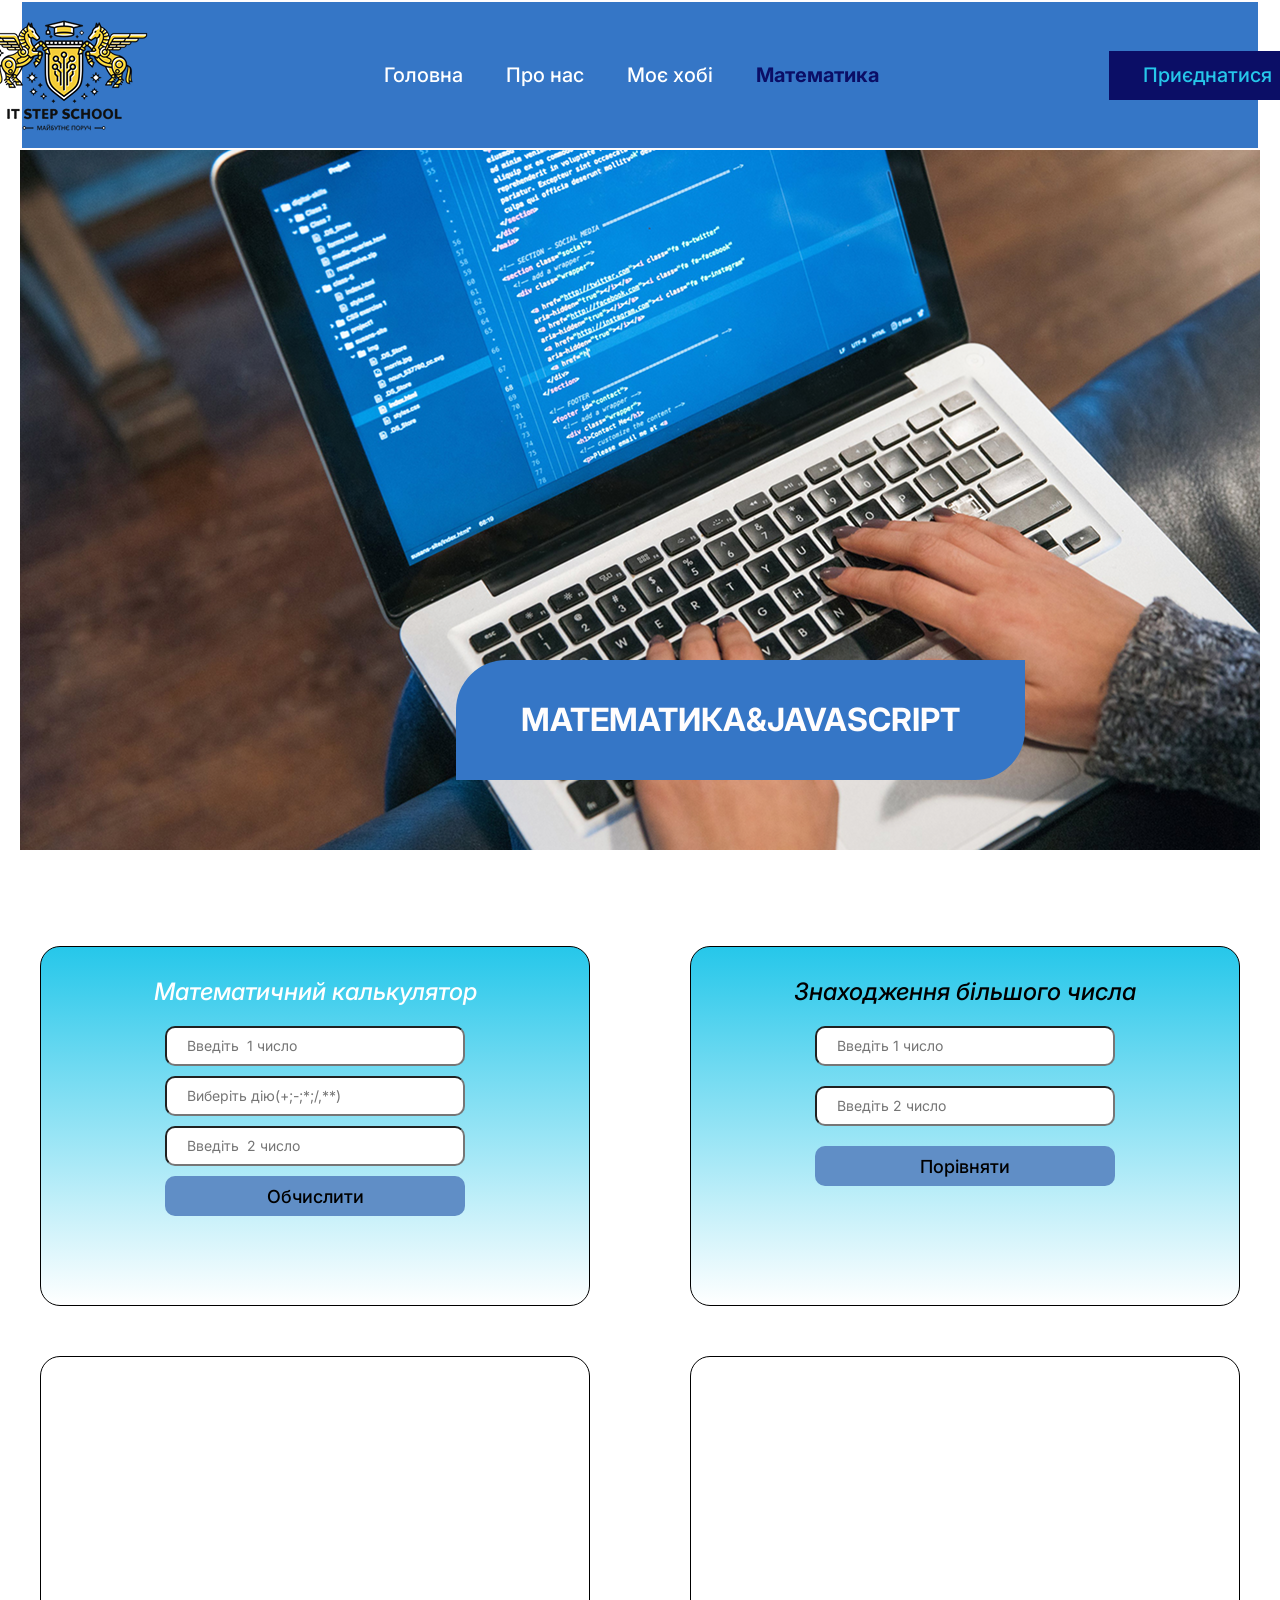
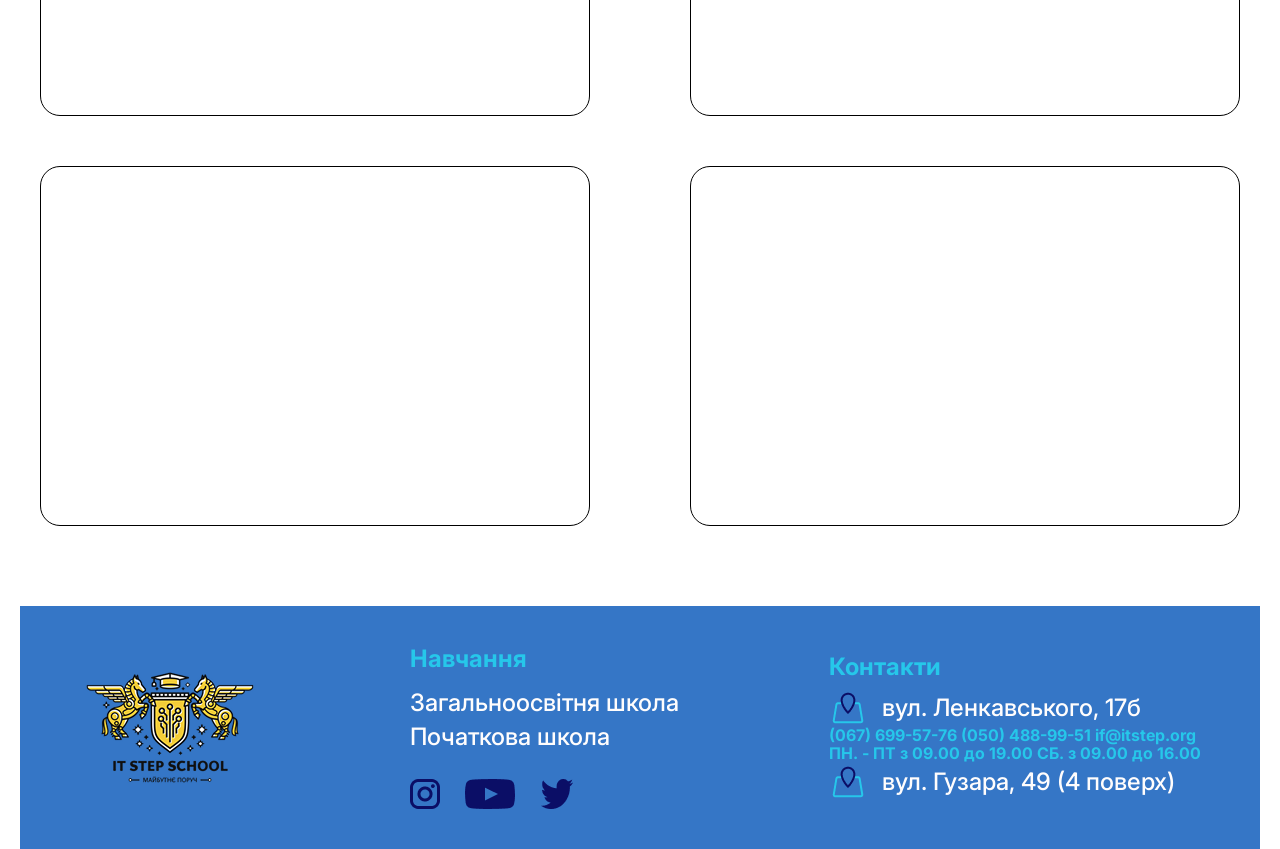
==== index2.html @ c2ec6a93 "first commit" ====
<!DOCTYPE html>
<html lang="en">

<head>
    <meta charset="UTF-8">
    <meta name="viewport" content="width=device-width, initial-scale=1.0">
    <title>ITSTEP</title>
    <link rel="stylesheet" href="./style2.css">
</head>

<body>
    <header>
        <div class="container">
            <div class="header-wrap flex">
                <div class="header-logo">
                    <img src="./images/лого школи 1.png" alt="header-logo">
                </div>
                <div>
                    <nav>
                        <ul class="header-menu flex">
                            <li class="header-item"><a href="index.html" class="header-link">Головна</a></li>
                            <li class="header-item"><a href="index1.html" class="header-link">Про нас</a></li>
                            <li class="header-item"><a href="index3.html" class="header-link">Моє хобі</a></li>
                            <li class="header-item"><a href="#" class="header-link">Математика</a></li>
                        </ul>
                    </nav>
                </div>
                <div>
                    <button class="header-btn">Приєднатися</button>
                </div>
            </div>
        </div>
    </header>
    <main>
        <section>
            <div class="container">
                <div class="sec1-wrap">
                     <button class="sec1-btn">математика&JavaScript</button>
                </div>
            </div>
        </section>
        <section>
            <div class="container">
                <div class="sec2-wrap">
                    <div class="card">
                        <h3>Математичний калькулятор</h3>
                        <input type="number" placeholder="Введіть  1 число" id="num1">
                        <input type="text" placeholder="Виберіть дію(+;-;*;/,**)" id="op">
                        <input type="number" placeholder="Введіть  2 число" id="num2">
                        <button id="btn" onclick="">Обчислити</button>
                        <p id="result"></p>
                    </div>
                    <div class="card">
                        <h3>Знаходження більшого числа</h3>
                        <input type="text" id="input1" placeholder="Введіть 1 число ">
                        <input type="text" id="input2" placeholder="Введіть 2 число ">
                        <button id="btn1">Порівняти</button>
                        <p id="result1"></p>
                    </div>
                    <div class="card"></div>
                    <div class="card"></div>
                    <div class="card"></div>
                    <div class="card"></div>
                </div>
            </div>
        </section>
    </main>
    <footer>
        <div class="container">
            <div class="footer-wrap flex">
                <div class="footer-logo">
                    <img src="./images/лого школи 1.png" alt="footer-logo">
                </div>
                <div class="footer-text">
                    <h4>Навчання</h4>
                    <p>Загальноосвітня школа</p>
                    <p>Початкова школа</p>
                    <div class="footer-social flex">
                        <img src="./images/inst 1 (1).png" alt="inst">
                        <img src="./images/youtube 1 (1).png" alt="youtube">
                        <img src="./images/twitter 1 (1).png" alt="twit">
                    </div>
                </div>
                <div class="footer-contact">
                    <h4>Контакти</h4>
                    <div class="footer-adress flex">
                        <img src="./images/Group 72.png" alt="contact">
                        <p>вул. Ленкавського, 17б</p>
                    </div>
                    <span>(067) 699-57-76  (050) 488-99-51 if@itstep.org <br>
                        ПН. - ПТ з 09.00 до 19.00 СБ. з 09.00 до 16.00</span>
                    <div class="footer-adress flex">
                        <img src="./images/Group 72.png" alt=" contact">
                        <p>вул. Гузара, 49 (4 поверх)</p>
                    </div>
                </div>
            </div>
        </div>
    </footer>
    <script src="./index.js"></script>
</body>

</html>
---- style2.css ----
@import url('https://fonts.googleapis.com/css2?family=Inter:ital,opsz,wght@0,14..32,100..900;1,14..32,100..900&display=swap');

* {
    margin: 0;
    padding: 0;
    box-sizing: border-box;
}

.container {
    max-width: 1440px;
    width: 100%;
    padding: 0 20px;
    margin: 0 auto;
}

.flex {
    display: flex;
}

:root {
    --main-color: #0B0E66;
}

ul {
    list-style: none;
}

a {
    text-decoration: none;
}

/*---------------------------- header------------------------------ */
.header-wrap {
    height: 150px;
    background-color: #3576C6;
    border: 2px solid #FFFDFD;
    justify-content: center;
    align-items: center;
    gap: 230px;
}

.header-menu {
    gap: 43px;

    a {
        font-family: "Inter", sans-serif;
        font-weight: 500;
        font-size: 20px;
        line-height: 120%;
        color: white;
        white-space: nowrap;
    }
}

.header-item:nth-child(4) a {
    font-weight: 700;
    color: var(--main-color);
}

.header-btn {
    width: 197px;
    height: 49px;
    border: none;
    background-color: var(--main-color);
    font-family: "Inter", sans-serif;
    font-weight: 500;
    font-size: 20px;
    line-height: 120%;
    color: #26C7EA;
}

/* ------------------sec1------------- */
.sec1-wrap {
    position: relative;
    height: 700px;
    background-image: url(./images/1234.png);
}

.sec1-btn {
    width: 569px;
    height: 120px;
    border-top-left-radius: 50px;
    border-bottom-right-radius: 50px;
    background-color: #3576C6;
    border: none;
    font-family: "Inter", sans-serif;
    font-weight: 700;
    font-size: 32px;
    line-height: 130%;
    text-transform: uppercase;
    color: #FFFDFD;
    position: absolute;
    left: 436px;
    bottom: 70px;
}

/* ---------------------------sec2-------------------------- */
.card {
    width: 550px;
    height: 360px;
    border: 1px solid black;
    border-radius: 20px;
}

.sec2-wrap {
    display: grid;
    grid-template-columns: repeat(2, 550px);
    grid-template-rows: repeat(3, 360px);
    justify-content: center;
    align-items: center;
    column-gap: 100px;
    row-gap: 50px;
    margin-top: 96px;

}

/* --------------footer---------------------- */
.footer-wrap {
    margin-top: 80px;
    justify-content: center;
    gap: 150px;
    background-color: #3576C6;
    height: 243px;
    align-items: center;

    span {
        font-family: "Inter", sans-serif;
        font-weight: 700;
        font-size: 16px;
        line-height: 100%;
        color: #26C7EA;
    }
}

.footer-text {
    h4 {
        font-family: "Inter", sans-serif;
        font-weight: 700;
        font-size: 24px;
        line-height: 100%;
        color: #26C7EA;
        padding-bottom: 20px;
    }

    p {
        font-family: "Inter", sans-serif;
        font-weight: 500;
        font-size: 24px;
        line-height: 100%;
        color: #FFFDFD;
        padding-bottom: 10px;
    }
}

.footer-social {
    align-items: center;
    gap: 25px;
    margin-top: 20px;
}

.footer-contact {
    h4 {
        font-family: "Inter", sans-serif;
        font-weight: 700;
        font-size: 24px;
        line-height: 100%;
        color: #26C7EA;
        padding-bottom: 10px;
    }

}

.footer-adress {
    align-items: center;
    gap: 15px;

    p {
        font-family: "Inter", sans-serif;
        font-weight: 500;
        font-size: 24px;
        line-height: 100%;
        color: #FFFDFD;
    }

}

/* -----------------------------card ------------------*/
.sec2-wrap {
    .card:nth-child(1) {
        background-image: linear-gradient(to bottom, #26c7ea, white);
    }

    h3 {
        padding-top: 30px;
        font-family: "Inter", sans-serif;
        font-weight: 500;
        font-size: 24px;
        text-align: center;
        padding-bottom: 20px;
        font-style: italic;
        color: white;
    }

    input {
        display: block;
        margin: 0 auto;
        width: 300px;
        height: 40px;
        margin-bottom: 10px;
        border-radius: 10px;
        padding: 10px;
    }

    ::placeholder {
        font-family: "Inter", sans-serif;
        padding-left: 10px;
        padding-top: 10px;
        font-size: 14px;
    }

    button {
        width: 300px;
        height: 40px;
        border-radius: 10px;
        margin: 0 auto;
        display: block;
        background-color: #608ec6;
        border: none;
        font-family: "Inter", sans-serif;
        font-weight: 500;
        font-size: 18px;
    }

    button:hover {
        background-color: #26C7EA;
        cursor: pointer;
        font-weight: bold;
    }
}

#result {
    font-family: "Inter", sans-serif;
    font-size: 17px;
    display: flex;
    justify-content: center;
    margin-top: 15px;
    color: #121212;
    letter-spacing: 1px;

}

.card:nth-child(2) {
    background-image: linear-gradient(to bottom, #26c7ea, white);

    input {
        margin-bottom: 20px;
    }

    h3 {
        color: black;
    }
}

#result1 {
    font-family: "Inter", sans-serif;
    font-size: 17px;
    display: flex;
    justify-content: center;
    margin-top: 15px;
    color: #121212;
    letter-spacing: 1px;

}
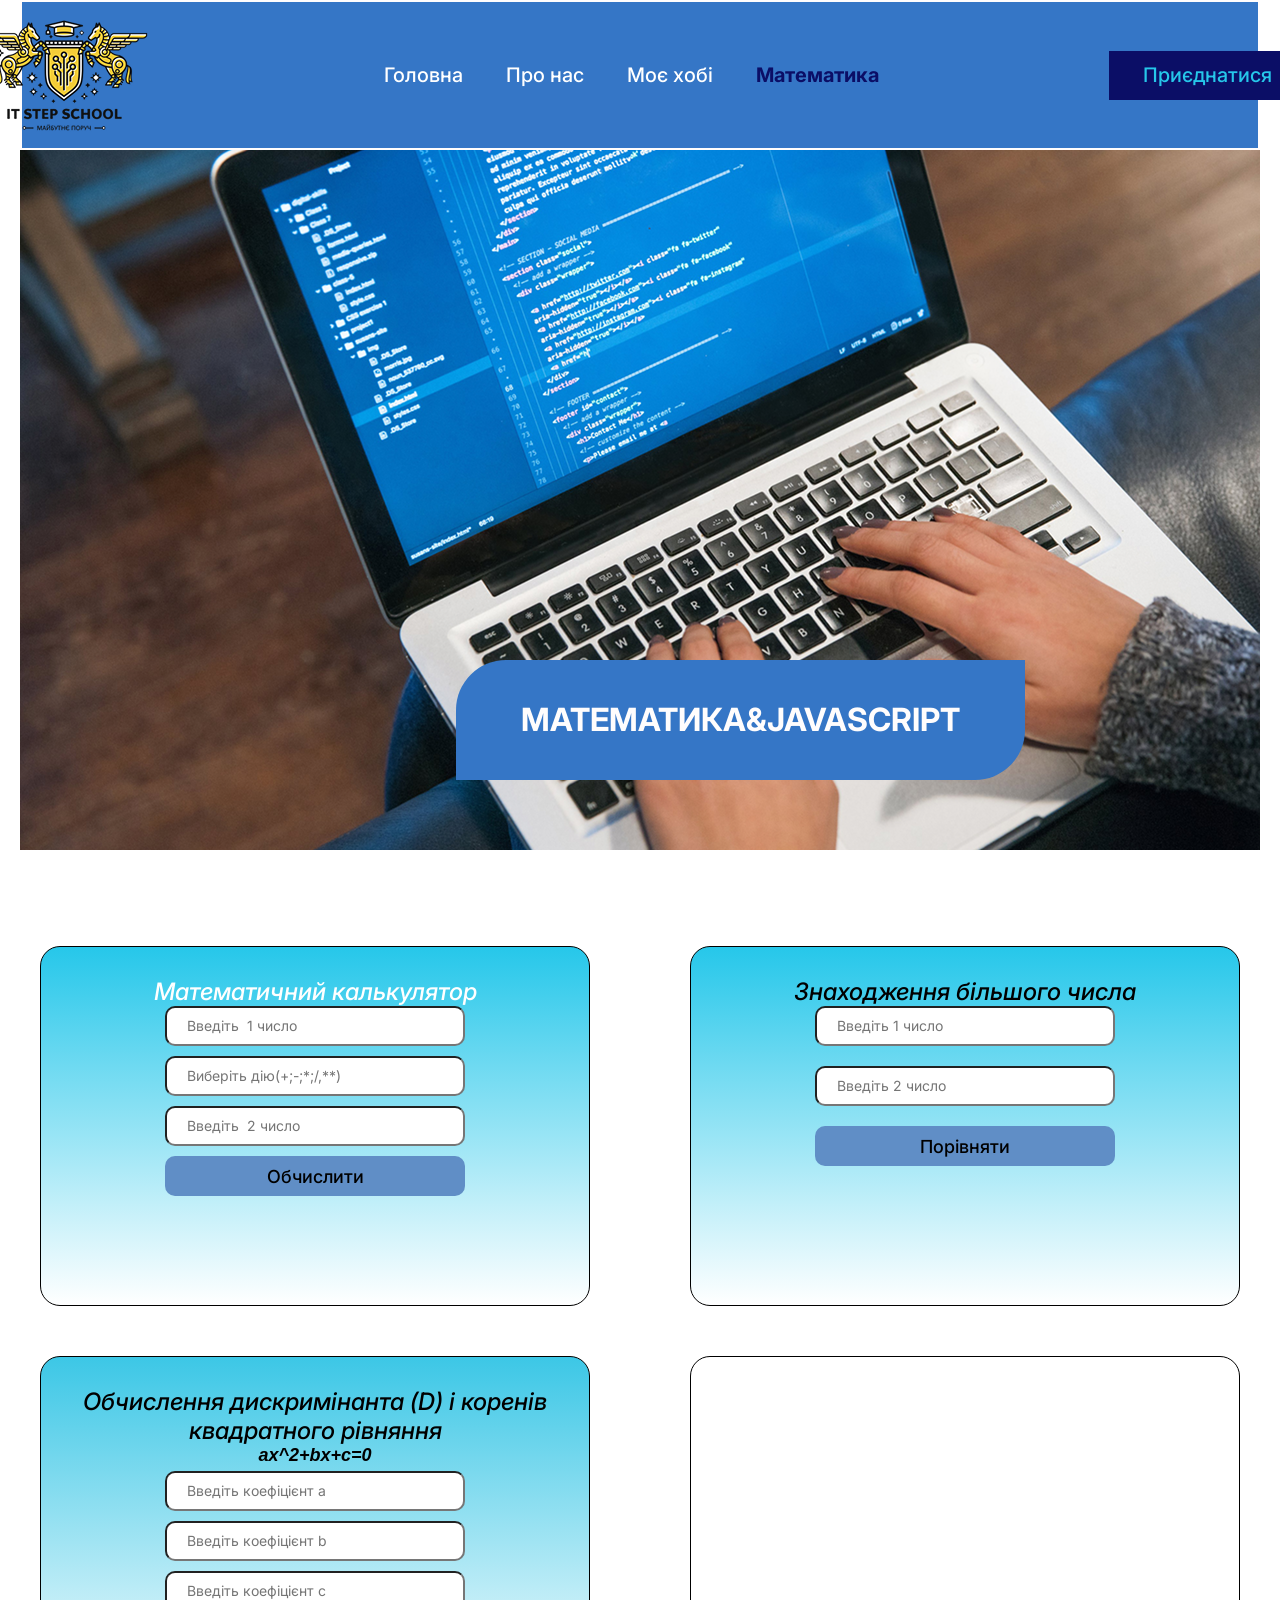
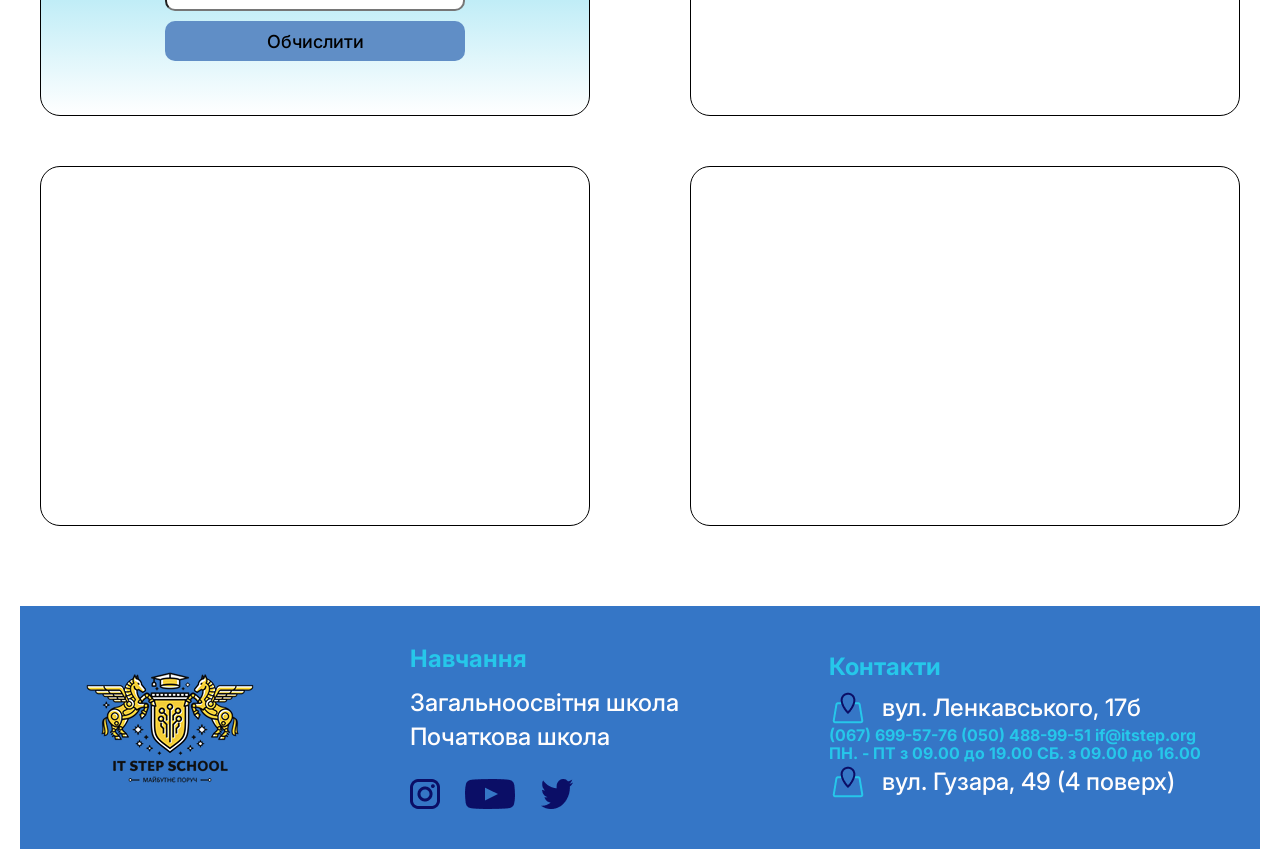
==== commit b9a95cf0: "first commit" ====
--- a/index2.html
+++ b/index2.html
@@ -57,7 +57,16 @@
                         <button id="btn1">Порівняти</button>
                         <p id="result1"></p>
                     </div>
-                    <div class="card"></div>
+                    <div class="card">
+                        <h3>Обчислення дискримінанта (D) і коренів квадратного рівняння</h3>
+                        <h4>ax^2+bx+c=0</h4>
+                        <input type="text" id="a" placeholder="Введіть коефіцієнт a">
+                        <input type="text" id="b" placeholder="Введіть коефіцієнт b">
+                        <input type="text" id="c" placeholder="Введіть коефіцієнт c">
+                        <button onclick="submit()">Обчислити</button>
+                        <p id="result2"></p>
+
+                    </div>
                     <div class="card"></div>
                     <div class="card"></div>
                     <div class="card"></div>
--- a/style2.css
+++ b/style2.css
@@ -196,7 +196,7 @@
         font-weight: 500;
         font-size: 24px;
         text-align: center;
-        padding-bottom: 20px;
+        /* padding-bottom: 10px; */
         font-style: italic;
         color: white;
     }
@@ -270,4 +270,32 @@
     color: #121212;
     letter-spacing: 1px;
 
+}
+.card:nth-child(3) {
+   
+    background-image: linear-gradient(to bottom, #3cc7e6, white);
+    h3{
+        color:white;
+    }
+    input {
+        margin-bottom: 10px;
+    }
+
+    h3 {
+        color: black;
+    }
+    h4{
+        font-family: 'Franklin Gothic Medium', 'Arial Narrow', Arial, sans-serif;
+        text-align: center;
+        margin-bottom: 5px;
+        font-size: 18px;
+        font-style: italic;
+    }
+    p{
+        text-align: center;
+        font-size: 16px;
+        font-style: italic;
+        font-family: 'Lucida Sans', 'Lucida Sans Regular', 'Lucida Grande', 'Lucida Sans Unicode', Geneva, Verdana, sans-serif;
+        margin-top: 5px;
+    }
 }
